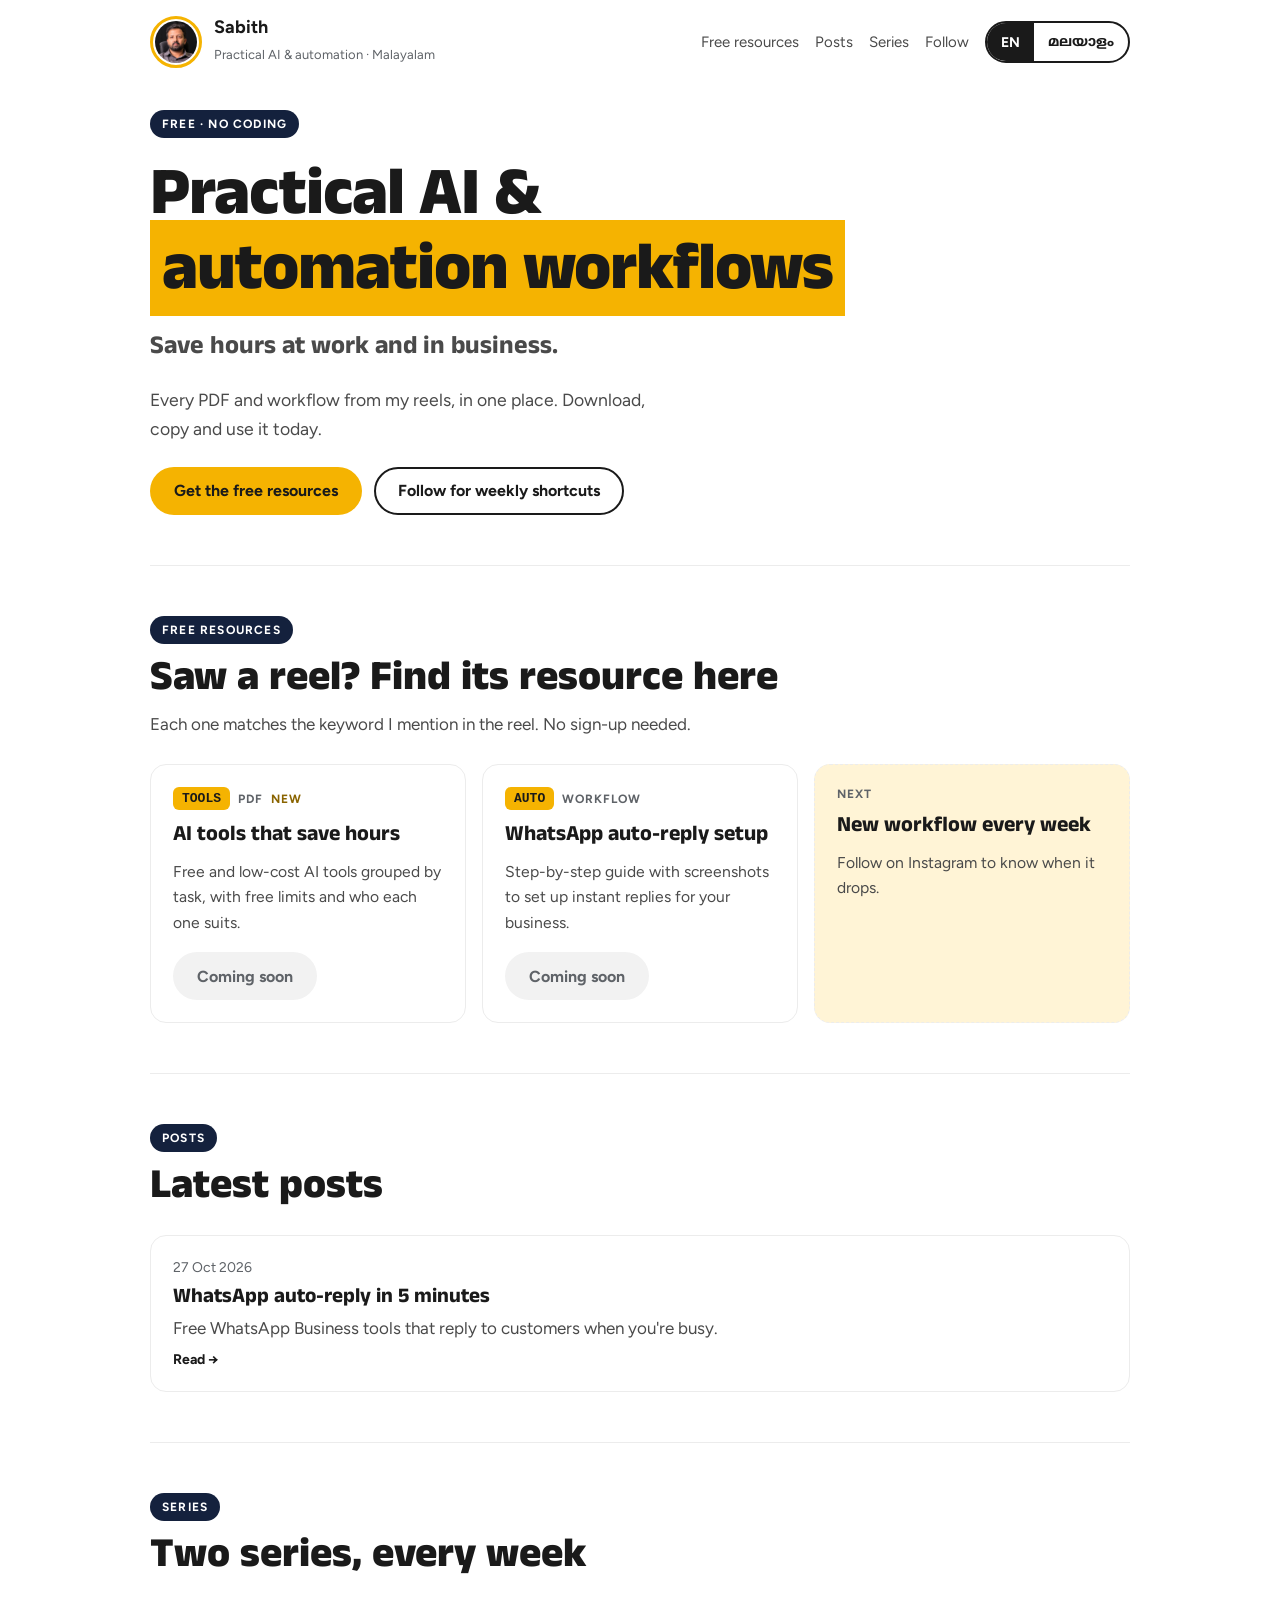
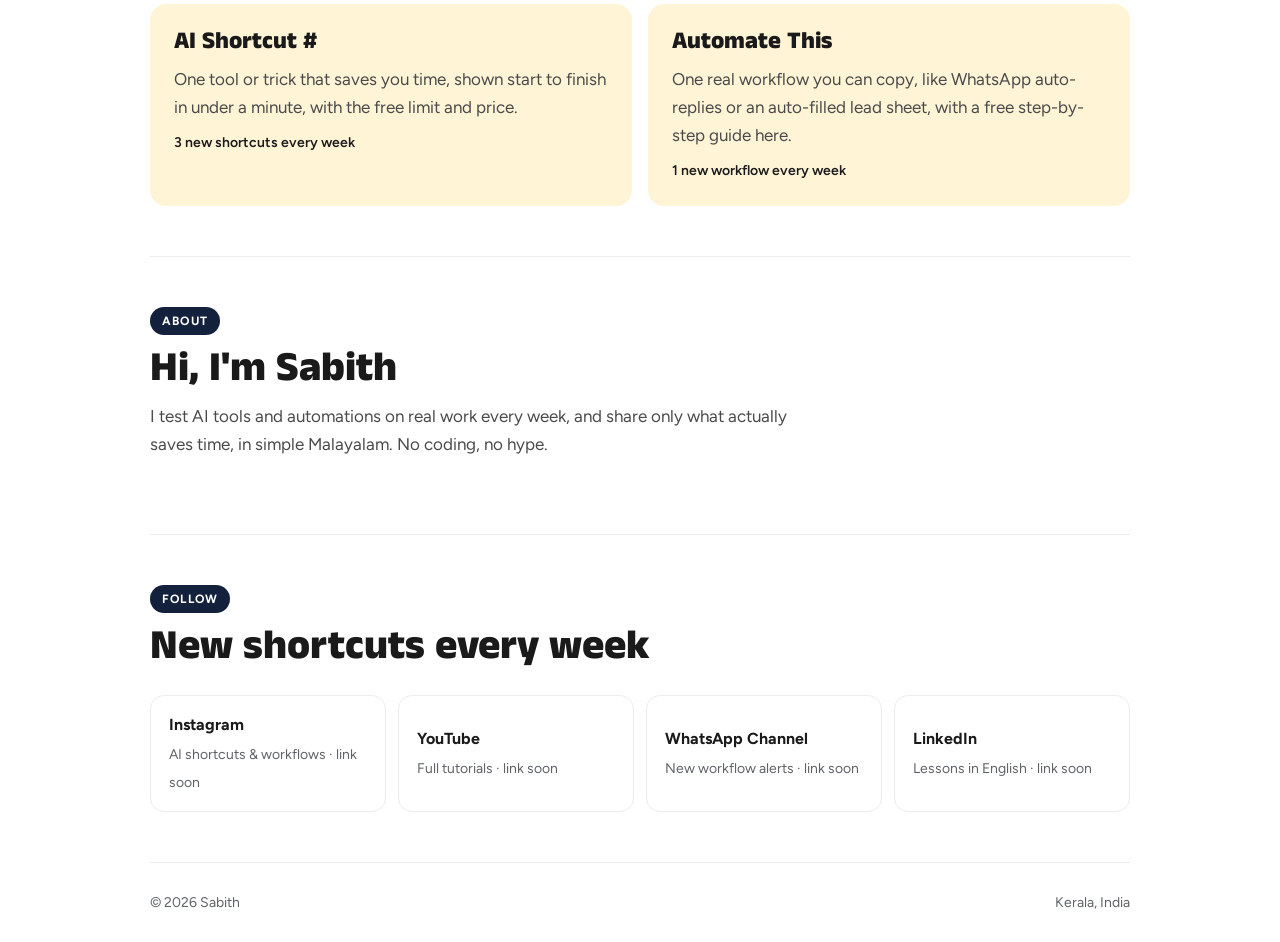
==== index.html @ a767882d "Add files via upload" ====
<!doctype html>
<html lang="en">
<head>
<meta charset="utf-8">
<meta name="viewport" content="width=device-width, initial-scale=1, viewport-fit=cover">
<title>Sabith | Practical AI & Automation in Malayalam</title>
<meta name="description" content="Practical AI and automation workflows in Malayalam and English. Free PDFs and step-by-step workflows to save hours at work and in business, no coding.">
<meta property="og:title" content="Sabith | Practical AI & Automation in Malayalam">
<meta property="og:description" content="Free AI shortcuts, PDFs and automation workflows. No coding.">
<meta property="og:image" content="/assets/og.jpg">
<meta property="og:type" content="website">
<meta name="twitter:card" content="summary_large_image">
<meta name="theme-color" content="#14213D">
<link rel="icon" href="/favicon.svg" type="image/svg+xml">
<link rel="preload" as="image" href="/assets/sabith.jpg">
<link rel="preconnect" href="https://fonts.googleapis.com">
<link rel="preconnect" href="https://fonts.gstatic.com" crossorigin>
<link rel="stylesheet" href="https://fonts.googleapis.com/css2?family=Anek+Malayalam:wght@600;700;800&family=Figtree:wght@400;500;600;700&family=Noto+Sans+Malayalam:wght@400;600;700&display=swap">
<link rel="stylesheet" href="/assets/style.css">
</head>
<body>
<div class="wrap">

  <header>
    <a class="me" href="/">
      <span class="avatar"><img src="/assets/sabith.jpg" alt="Sabith" width="52" height="52"></span>
      <span><b>Sabith</b><span data-i18n="tagline">Practical AI &amp; automation · Malayalam</span></span>
    </a>
    <div class="hright">
      <nav aria-label="Sections">
        <a href="#free" data-i18n="navFree">Free resources</a>
        <a href="#posts-section" data-i18n="navPosts">Posts</a>
        <a href="#series" data-i18n="navSeries">Series</a>
        <a href="#follow" data-i18n="navFollow">Follow</a>
      </nav>
      <div class="lang" role="group" aria-label="Language">
        <button type="button" data-lang="en" aria-pressed="true">EN</button>
        <button type="button" data-lang="ml" aria-pressed="false">മലയാളം</button>
      </div>
    </div>
  </header>

  <main>
    <div class="hero">
      <span class="tag" data-i18n="tag">Free · No coding</span>
      <h1 data-i18n-html="headline">Practical AI &amp; <span class="hl">automation workflows</span></h1>
      <p class="sub" data-i18n="sub">Save hours at work and in business.</p>
      <p class="lead" data-i18n="lead">Every PDF and workflow from my reels, in one place. Download, copy and use it today.</p>
      <div class="ctas">
        <a class="btn btn-amber" href="#free" data-i18n="btnFree">Get the free resources</a>
        <a class="btn btn-line" href="#follow" data-i18n="btnFollow">Follow for weekly shortcuts</a>
      </div>
    </div>

    <section id="free">
      <div class="head">
        <span class="tag" data-i18n="freeTag">Free resources</span>
        <h2 data-i18n="freeHead">Saw a reel? Find its resource here</h2>
        <p data-i18n="freeLine">Each one matches the keyword I mention in the reel. No sign-up needed.</p>
      </div>
      <div class="grid" id="grid"></div>
    </section>

    <section id="posts-section">
      <div class="head">
        <span class="tag" data-i18n="postsTag">Posts</span>
        <h2 data-i18n="postsHead">Latest posts</h2>
      </div>
      <div class="posts" id="posts" data-limit="3"></div>
      <a class="more" id="more-posts" href="/posts" data-i18n="allPosts" hidden>See all posts →</a>
    </section>

    <section id="series">
      <div class="head">
        <span class="tag" data-i18n="seriesTag">Series</span>
        <h2 data-i18n="seriesHead">Two series, every week</h2>
      </div>
      <div class="series">
        <div class="s">
          <h3>AI Shortcut #</h3>
          <p data-i18n="s1">One tool or trick that saves you time, shown start to finish in under a minute, with the free limit and price.</p>
          <small data-i18n="s1small">3 new shortcuts every week</small>
        </div>
        <div class="s">
          <h3>Automate This</h3>
          <p data-i18n="s2">One real workflow you can copy, like WhatsApp auto-replies or an auto-filled lead sheet, with a free step-by-step guide here.</p>
          <small data-i18n="s2small">1 new workflow every week</small>
        </div>
      </div>
    </section>

    <section id="about">
      <div class="head">
        <span class="tag" data-i18n="aboutTag">About</span>
        <h2 data-i18n="aboutHead">Hi, I'm Sabith</h2>
        <p data-i18n="aboutText">I test AI tools and automations on real work every week, and share only what actually saves time, in simple Malayalam. No coding, no hype.</p>
      </div>
    </section>

    <section id="follow">
      <div class="head">
        <span class="tag" data-i18n="followTag">Follow</span>
        <h2 data-i18n="followHead">New shortcuts every week</h2>
      </div>
      <div class="follow" id="follow-links"></div>
    </section>
  </main>

  <footer>
    <span>© 2026 Sabith</span>
    <span data-i18n="footer">Kerala, India</span>
  </footer>
</div>
<script src="/assets/site.js"></script>
</body>
</html>
---- assets/style.css ----
/* Brand: amber highlight on charcoal + white, navy for anchors. Mobile first. */
:root{
  --amber:#F5B301; --amber-soft:#FFF4D6; --amber-dark:#8A6400;
  --ink:#1A1A1A; --ink-2:#4A4A4A; --muted:#5F6368;
  --navy:#14213D; --bg:#FFFFFF; --line:#ECECEC;
  --f-display:"Anek Malayalam","Noto Sans Malayalam",system-ui,sans-serif;
  --f-body:"Figtree","Noto Sans Malayalam",system-ui,-apple-system,"Segoe UI",Roboto,sans-serif;
  color-scheme:light;
}
*{box-sizing:border-box}
[hidden]{display:none!important}
html{-webkit-text-size-adjust:100%}
body{margin:0;background:var(--bg);color:var(--ink);font-family:var(--f-body);font-size:17px;line-height:1.65;padding:env(safe-area-inset-top,0) 20px env(safe-area-inset-bottom,0)}
html[lang="ml"] body{line-height:1.8}
.wrap{max-width:980px;margin-inline:auto}
a{color:inherit}
a:focus-visible,button:focus-visible{outline:3px solid var(--amber);outline-offset:3px;border-radius:8px}
h1,h2,h3{font-family:var(--f-display);line-height:1.12;margin:0;text-wrap:balance}
p{margin:0}
.hl{background:var(--amber);padding:0 .18em;-webkit-box-decoration-break:clone;box-decoration-break:clone}
.tag{display:inline-block;justify-self:start;background:var(--navy);color:#fff;font:700 12px var(--f-body);letter-spacing:.1em;text-transform:uppercase;padding:7px 12px;border-radius:999px}

/* header */
header{display:flex;align-items:center;justify-content:space-between;gap:12px 16px;padding-block:16px;flex-wrap:wrap}
.me{display:flex;align-items:center;gap:12px;text-decoration:none}
.avatar{width:52px;height:52px;border-radius:50%;border:3px solid var(--amber);padding:2px;flex:none}
.avatar img{width:100%;height:100%;border-radius:50%;object-fit:cover;display:block}
.me b{font-size:18px;display:block;line-height:1.2}
.me span span{font-size:13px;color:var(--muted)}
.hright{display:flex;align-items:center;gap:16px;flex-wrap:wrap}
nav{display:flex;gap:16px;font-size:15px;flex-wrap:wrap}
nav a{text-decoration:none;color:var(--ink-2)}
nav a:hover{color:var(--ink)}
.lang{display:inline-flex;border:2px solid var(--ink);border-radius:999px;overflow:hidden}
.lang button{border:0;background:transparent;color:var(--ink);font:700 14px var(--f-body);padding:7px 14px;min-height:38px;cursor:pointer}
.lang button[aria-pressed="true"]{background:var(--ink);color:#fff}

/* hero */
.hero{padding-block:26px 50px;display:grid;gap:18px;max-width:760px}
.hero h1{font-size:clamp(2.3rem,7vw,4.2rem);font-weight:800;letter-spacing:-.015em}
.hero .sub{font-family:var(--f-display);font-size:clamp(1.25rem,3.2vw,1.6rem);font-weight:700;color:var(--ink-2)}
.hero .lead{font-size:1.1rem;color:var(--ink-2);max-width:46ch}
.ctas{display:flex;gap:12px;flex-wrap:wrap;margin-top:6px}
.btn{display:inline-flex;align-items:center;justify-content:center;gap:8px;min-height:48px;padding:12px 22px;border-radius:999px;font:700 16px var(--f-body);text-decoration:none;border:2px solid transparent;cursor:pointer}
.btn-amber{background:var(--amber);color:var(--ink)}
.btn-amber:hover{filter:brightness(1.05)}
.btn-navy{background:var(--navy);color:#fff}
.btn-line{border-color:var(--ink);color:var(--ink);background:transparent}
.btn[aria-disabled="true"]{background:#F2F2F2;color:var(--muted);pointer-events:none}

section{padding-block:50px;border-top:1px solid var(--line)}
.head{display:grid;gap:10px;margin-bottom:26px;max-width:640px}
.head h2{font-size:clamp(1.8rem,4.6vw,2.6rem);font-weight:800}
.head p{color:var(--ink-2)}

/* cards */
.grid{display:grid;grid-template-columns:repeat(auto-fill,minmax(280px,1fr));gap:16px}
.card{border:1px solid var(--line);border-radius:16px;padding:22px;display:grid;gap:12px;align-content:start;background:#fff}
.card-top{display:flex;align-items:center;gap:8px;flex-wrap:wrap}
.kw{font:700 13px ui-monospace,Menlo,Consolas,monospace;background:var(--amber);color:var(--ink);padding:4px 9px;border-radius:6px}
.fmt{font:700 12px var(--f-body);letter-spacing:.08em;text-transform:uppercase;color:var(--muted)}
.new{font:700 12px var(--f-body);letter-spacing:.08em;text-transform:uppercase;color:var(--amber-dark)}
.card h3{font-size:1.35rem;font-weight:700}
.card p{color:var(--ink-2);font-size:.98rem}
.card .btn{justify-self:start;margin-top:4px}
.soon{border-style:dashed;background:var(--amber-soft)}

/* posts list */
.posts{display:grid;gap:12px}
.post-row{display:grid;gap:6px;border:1px solid var(--line);border-radius:16px;padding:20px 22px;text-decoration:none}
a.post-row:hover{border-color:var(--ink)}
.post-row h3{font-size:1.3rem;font-weight:700}
.post-row p{color:var(--ink-2)}
.meta{font-size:14px;color:var(--muted)}
.more{display:inline-block;margin-top:16px;font-weight:700}

/* series */
.series{display:grid;grid-template-columns:repeat(auto-fit,minmax(260px,1fr));gap:16px}
.s{background:var(--amber-soft);border-radius:16px;padding:24px;display:grid;gap:10px;align-content:start}
.s h3{font-size:1.5rem;font-weight:800}
.s p{color:var(--ink-2)}
.s small{font-weight:600;color:var(--ink);font-size:14px}

/* follow */
.follow{display:grid;grid-template-columns:repeat(auto-fit,minmax(200px,1fr));gap:12px}
.fl{display:flex;align-items:center;justify-content:space-between;gap:14px;border:1px solid var(--line);border-radius:14px;padding:16px 18px;text-decoration:none;min-height:64px}
a.fl:hover{border-color:var(--ink)}
.fl b{display:block;font-size:16px}
.fl span span{font-size:14px;color:var(--muted)}

/* post page */
.post{max-width:720px;padding-block:20px 40px}
.post .back{display:inline-block;margin-bottom:18px;text-decoration:none;font-weight:600;color:var(--ink-2)}
.readin{display:inline-flex;align-items:center;gap:8px;border:2px solid var(--ink);background:var(--amber-soft);color:var(--ink);border-radius:999px;padding:8px 16px;font:700 15px var(--f-body);cursor:pointer;min-height:44px;margin-bottom:18px}
.post h1{font-size:clamp(2rem,6vw,3rem);font-weight:800;margin-bottom:10px}
.post .meta{margin-bottom:18px}
.post .actions{display:flex;gap:12px;flex-wrap:wrap;margin-bottom:26px}
.body{display:grid;gap:16px;font-size:1.08rem}
.body h2{font-size:1.5rem;font-weight:800;margin-top:12px}
.body ul{margin:0;padding-left:1.2em;display:grid;gap:6px}
.body a{color:var(--navy);font-weight:600}
.note{background:var(--amber-soft);border-radius:12px;padding:12px 16px;font-size:15px}
.related{margin-top:34px;display:grid;gap:12px}
.related .label{font:700 13px var(--f-body);letter-spacing:.08em;text-transform:uppercase;color:var(--muted)}

footer{border-top:1px solid var(--line);padding-block:28px;display:flex;justify-content:space-between;gap:12px;flex-wrap:wrap;color:var(--muted);font-size:14px}
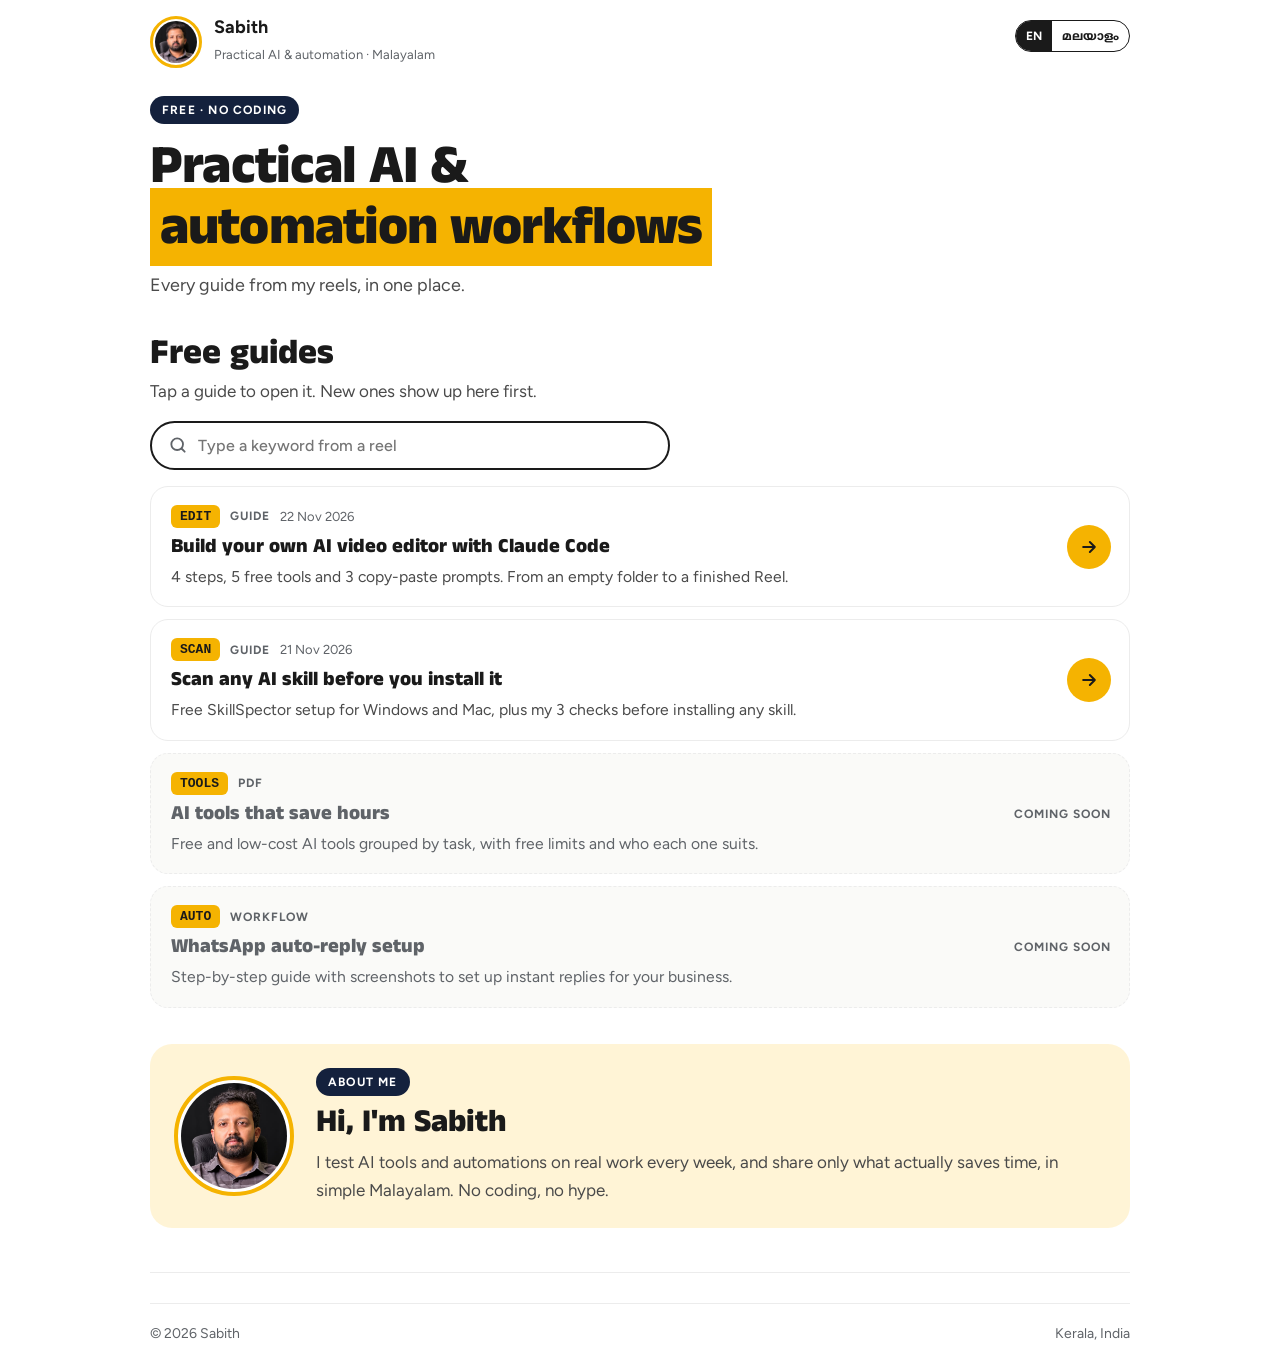
==== commit 511b3d70: "Add files via upload" ====
--- a/index.html
+++ b/index.html
@@ -4,9 +4,9 @@
 <meta charset="utf-8">
 <meta name="viewport" content="width=device-width, initial-scale=1, viewport-fit=cover">
 <title>Sabith | Practical AI & Automation in Malayalam</title>
-<meta name="description" content="Practical AI and automation workflows in Malayalam and English. Free PDFs and step-by-step workflows to save hours at work and in business, no coding.">
+<meta name="description" content="Free step-by-step AI and automation guides from my reels, in Malayalam and English. No coding.">
 <meta property="og:title" content="Sabith | Practical AI & Automation in Malayalam">
-<meta property="og:description" content="Free AI shortcuts, PDFs and automation workflows. No coding.">
+<meta property="og:description" content="Free step-by-step AI guides from my reels. No coding.">
 <meta property="og:image" content="/assets/og.jpg">
 <meta property="og:type" content="website">
 <meta name="twitter:card" content="summary_large_image">
@@ -18,97 +18,67 @@
 <link rel="stylesheet" href="https://fonts.googleapis.com/css2?family=Anek+Malayalam:wght@600;700;800&family=Figtree:wght@400;500;600;700&family=Noto+Sans+Malayalam:wght@400;600;700&display=swap">
 <link rel="stylesheet" href="/assets/style.css">
 </head>
-<body>
+<body class="home">
 <div class="wrap">
 
   <header>
     <a class="me" href="/">
-      <span class="avatar"><img src="/assets/sabith.jpg" alt="Sabith" width="52" height="52"></span>
-      <span><b>Sabith</b><span data-i18n="tagline">Practical AI &amp; automation · Malayalam</span></span>
+      <span class="avatar"><img src="/assets/sabith.jpg" alt="" width="52" height="52"></span>
+      <span><b data-i18n="name">Sabith</b><span data-i18n="tagline">Practical AI &amp; automation · Malayalam</span></span>
     </a>
-    <div class="hright">
-      <nav aria-label="Sections">
-        <a href="#free" data-i18n="navFree">Free resources</a>
-        <a href="#posts-section" data-i18n="navPosts">Posts</a>
-        <a href="#series" data-i18n="navSeries">Series</a>
-        <a href="#follow" data-i18n="navFollow">Follow</a>
-      </nav>
-      <div class="lang" role="group" aria-label="Language">
-        <button type="button" data-lang="en" aria-pressed="true">EN</button>
-        <button type="button" data-lang="ml" aria-pressed="false">മലയാളം</button>
-      </div>
+    <div class="lang" role="group" aria-label="Language">
+      <button type="button" data-lang="en" aria-pressed="true">EN</button>
+      <button type="button" data-lang="ml" aria-pressed="false">മലയാളം</button>
     </div>
   </header>
 
   <main>
-    <div class="hero">
+    <div class="hero-s" data-section="showHero">
       <span class="tag" data-i18n="tag">Free · No coding</span>
-      <h1 data-i18n-html="headline">Practical AI &amp; <span class="hl">automation workflows</span></h1>
-      <p class="sub" data-i18n="sub">Save hours at work and in business.</p>
-      <p class="lead" data-i18n="lead">Every PDF and workflow from my reels, in one place. Download, copy and use it today.</p>
-      <div class="ctas">
-        <a class="btn btn-amber" href="#free" data-i18n="btnFree">Get the free resources</a>
-        <a class="btn btn-line" href="#follow" data-i18n="btnFollow">Follow for weekly shortcuts</a>
-      </div>
+      <h1 data-i18n-hl="headline">Practical AI &amp; <span class="hl">automation workflows</span></h1>
+      <p class="sub" data-i18n="sub">Every guide from my reels, in one place.</p>
     </div>
 
-    <section id="free">
-      <div class="head">
-        <span class="tag" data-i18n="freeTag">Free resources</span>
-        <h2 data-i18n="freeHead">Saw a reel? Find its resource here</h2>
-        <p data-i18n="freeLine">Each one matches the keyword I mention in the reel. No sign-up needed.</p>
+    <section id="free" class="guides-sec">
+      <div class="ghead">
+        <h2 data-i18n="guidesHead">Free guides</h2>
+        <p data-i18n="guidesLine">Tap a guide to open it. New ones show up here first.</p>
       </div>
-      <div class="grid" id="grid"></div>
+      <label class="search" data-section="showSearch">
+        <svg width="20" height="20" viewBox="0 0 24 24" fill="none" stroke="currentColor" stroke-width="2.2" stroke-linecap="round" aria-hidden="true"><circle cx="11" cy="11" r="7"/><path d="M20 20l-3.5-3.5"/></svg>
+        <input type="search" id="gsearch" autocomplete="off" enterkeyhint="search" data-i18n-ph="searchPh" placeholder="Type a keyword from a reel">
+      </label>
+      <div class="glist" id="guides" aria-live="polite"></div>
     </section>
 
-    <section id="posts-section">
-      <div class="head">
-        <span class="tag" data-i18n="postsTag">Posts</span>
-        <h2 data-i18n="postsHead">Latest posts</h2>
-      </div>
+    <section id="posts-section" data-section="showPosts" hidden>
+      <div class="ghead"><h2 data-i18n="postsHead">Latest posts</h2></div>
       <div class="posts" id="posts" data-limit="3"></div>
       <a class="more" id="more-posts" href="/posts" data-i18n="allPosts" hidden>See all posts →</a>
     </section>
 
-    <section id="series">
-      <div class="head">
-        <span class="tag" data-i18n="seriesTag">Series</span>
-        <h2 data-i18n="seriesHead">Two series, every week</h2>
-      </div>
-      <div class="series">
-        <div class="s">
-          <h3>AI Shortcut #</h3>
-          <p data-i18n="s1">One tool or trick that saves you time, shown start to finish in under a minute, with the free limit and price.</p>
-          <small data-i18n="s1small">3 new shortcuts every week</small>
-        </div>
-        <div class="s">
-          <h3>Automate This</h3>
-          <p data-i18n="s2">One real workflow you can copy, like WhatsApp auto-replies or an auto-filled lead sheet, with a free step-by-step guide here.</p>
-          <small data-i18n="s2small">1 new workflow every week</small>
+    <section id="about" data-section="showAbout">
+      <div class="aboutcard">
+        <span class="aphoto"><img src="/assets/sabith.jpg" alt="" width="120" height="120" loading="lazy"></span>
+        <div class="atext">
+          <span class="tag" data-i18n="aboutTag">About me</span>
+          <h2 data-i18n="aboutHead">Hi, I'm Sabith</h2>
+          <p data-i18n="aboutText">I test AI tools and automations on real work every week, and share only what actually saves time, in simple Malayalam. No coding, no hype.</p>
         </div>
       </div>
     </section>
-
-    <section id="about">
-      <div class="head">
-        <span class="tag" data-i18n="aboutTag">About</span>
-        <h2 data-i18n="aboutHead">Hi, I'm Sabith</h2>
-        <p data-i18n="aboutText">I test AI tools and automations on real work every week, and share only what actually saves time, in simple Malayalam. No coding, no hype.</p>
-      </div>
-    </section>
-
-    <section id="follow">
-      <div class="head">
-        <span class="tag" data-i18n="followTag">Follow</span>
-        <h2 data-i18n="followHead">New shortcuts every week</h2>
-      </div>
-      <div class="follow" id="follow-links"></div>
-    </section>
   </main>
 
-  <footer>
-    <span>© 2026 Sabith</span>
-    <span data-i18n="footer">Kerala, India</span>
+  <footer id="follow" class="sfoot">
+    <div id="followbox">
+      <h2 data-i18n="followHead">Follow for new guides</h2>
+      <p data-i18n="followLine">New guides every week.</p>
+      <div class="social" id="social"></div>
+    </div>
+    <div class="fline">
+      <span>© <span id="year">2026</span> <span data-i18n="name">Sabith</span></span>
+      <span data-i18n="footer">Kerala, India</span>
+    </div>
   </footer>
 </div>
 <script src="/assets/site.js"></script>
--- a/assets/style.css
+++ b/assets/style.css
@@ -99,8 +99,84 @@
 .body h2{font-size:1.5rem;font-weight:800;margin-top:12px}
 .body ul{margin:0;padding-left:1.2em;display:grid;gap:6px}
 .body a{color:var(--navy);font-weight:600}
+.body h3{font-size:1.25rem;font-weight:800;margin-top:6px}
+.body ol{margin:0;padding-left:1.4em;display:grid;gap:6px}
+.body li::marker{font-weight:700}
+.body hr{border:0;border-top:1px solid var(--line);margin:8px 0}
+.body img{display:block;max-width:100%;height:auto;border-radius:14px}
+.body code.i{font:600 .9em ui-monospace,Menlo,Consolas,monospace;background:#F1F2F5;border-radius:6px;padding:1px 6px;overflow-wrap:anywhere}
+.body .code{position:relative;background:#14171F;color:#F4F6FA;border-radius:12px}
+.body .code pre{margin:0;padding:14px 92px 14px 16px;font:500 14.5px/1.55 ui-monospace,Menlo,Consolas,"Cascadia Mono",monospace;white-space:pre-wrap;overflow-wrap:anywhere}
+.body .code .ph{color:var(--amber);font-weight:700}
+.body .code .copy{position:absolute;top:8px;right:8px;border:0;border-radius:8px;background:var(--amber);color:var(--ink);font:700 13px var(--f-body);padding:7px 12px;min-height:34px;cursor:pointer}
+.body .tbl{overflow-x:auto}
+.body table{width:100%;border-collapse:collapse;font-size:15.5px}
+.body th,.body td{border-bottom:1px solid var(--line);padding:10px 8px;text-align:left;vertical-align:top}
+.body th{font-size:13px;letter-spacing:.06em;text-transform:uppercase;color:var(--muted)}
+.body .tip{background:var(--amber-soft);border-radius:14px;padding:16px 18px;display:grid;gap:8px;font-size:1rem}
 .note{background:var(--amber-soft);border-radius:12px;padding:12px 16px;font-size:15px}
 .related{margin-top:34px;display:grid;gap:12px}
 .related .label{font:700 13px var(--f-body);letter-spacing:.08em;text-transform:uppercase;color:var(--muted)}
 
 footer{border-top:1px solid var(--line);padding-block:28px;display:flex;justify-content:space-between;gap:12px;flex-wrap:wrap;color:var(--muted);font-size:14px}
+.post .cover{display:block;width:100%;max-width:100%;height:auto;border-radius:16px;margin:4px 0 22px;background:var(--amber-soft)}
+
+/* ===== home page v2: header + guide list + follow buttons ===== */
+.home header{padding-block:16px 6px}
+.hero-s{display:grid;gap:12px;padding-block:22px 8px;max-width:720px}
+.hero-s h1{font-size:clamp(2rem,6.4vw,3.4rem);font-weight:800;letter-spacing:-.015em}
+.hero-s .sub{font-size:1.12rem;color:var(--ink-2)}
+.home section{border-top:0;padding-block:26px 10px}
+.ghead{display:grid;gap:4px;margin-bottom:16px}
+.ghead h2{font-size:clamp(1.6rem,4.6vw,2.2rem);font-weight:800}
+.ghead p{color:var(--ink-2)}
+.search{display:flex;align-items:center;gap:10px;border:2px solid var(--ink);border-radius:999px;padding:0 16px;margin-bottom:16px;color:var(--muted);background:#fff;max-width:520px}
+.search:focus-within{outline:3px solid var(--amber);outline-offset:2px}
+.search input{border:0;outline:0;flex:1;min-width:0;font:500 16px var(--f-body);padding:13px 0;background:transparent;color:var(--ink)}
+.glist{display:grid;gap:12px}
+.g{display:flex;align-items:center;gap:14px;border:1px solid var(--line);border-radius:18px;padding:18px 18px 18px 20px;text-decoration:none;color:var(--ink);background:#fff;transition:border-color .15s,box-shadow .15s,transform .15s}
+a.g:hover{border-color:var(--ink);box-shadow:0 6px 22px rgba(0,0,0,.07);transform:translateY(-1px)}
+.gtext{flex:1;min-width:0;display:grid;gap:6px}
+.gtext h3{font-size:1.25rem;font-weight:800;line-height:1.25}
+.gtext p{color:var(--ink-2);font-size:.98rem;line-height:1.5}
+.gmeta{display:flex;flex-wrap:wrap;align-items:center;gap:6px 10px}
+.gdate{font-size:13px;color:var(--muted)}
+.ggo{flex:none;width:44px;height:44px;border-radius:50%;background:var(--amber);color:var(--ink);display:flex;align-items:center;justify-content:center}
+.g.soon{background:#FAFAF8;border-style:dashed}
+.g.soon h3,.g.soon p{color:var(--muted)}
+.gsoon{flex:none;font:700 12px var(--f-body);letter-spacing:.08em;text-transform:uppercase;color:var(--muted)}
+.gnone{color:var(--ink-2);background:var(--amber-soft);border-radius:14px;padding:14px 16px}
+.home .posts{display:grid;gap:12px}
+
+/* follow buttons */
+footer.sfoot{display:block;border-top:1px solid var(--line);margin-top:34px;padding-block:30px 26px;text-align:center}
+.sfoot h2{font-size:1.5rem;font-weight:800;color:var(--ink)}
+.sfoot>p{color:var(--ink-2);font-size:15px;margin-top:4px}
+.social{display:flex;flex-wrap:wrap;justify-content:center;gap:12px;margin:20px auto 24px;max-width:800px}
+.sbtn{width:86px;display:grid;justify-items:center;gap:5px;padding:12px 4px 10px;border-radius:18px;font:700 13px var(--f-body);text-decoration:none}
+.sbtn svg{width:30px;height:30px}
+.sbtn small{font:600 10.5px var(--f-body);letter-spacing:.06em;text-transform:uppercase}
+.sbtn.on{color:var(--ink);background:#fff;border:2px solid var(--amber);box-shadow:0 0 0 4px var(--amber-soft),0 0 22px rgba(245,179,1,.55);animation:glow 2.6s ease-in-out infinite}
+.sbtn.on:hover{transform:translateY(-2px);box-shadow:0 0 0 4px var(--amber-soft),0 0 30px rgba(245,179,1,.8)}
+.sbtn.off{color:#A3A3A3;background:#F4F4F2;border:2px solid #ECECEA;cursor:default}
+@keyframes glow{50%{box-shadow:0 0 0 4px var(--amber-soft),0 0 34px rgba(245,179,1,.85)}}
+@media (prefers-reduced-motion:reduce){.sbtn.on{animation:none}.g{transition:none}}
+.fline{display:flex;justify-content:space-between;gap:12px;flex-wrap:wrap;color:var(--muted);font-size:14px;border-top:1px solid var(--line);padding-top:18px}
+@media (max-width:420px){.sbtn{width:74px}.g{padding:16px}.ggo{width:40px;height:40px}}
+
+/* about me */
+.aboutcard{display:grid;grid-template-columns:120px 1fr;gap:22px;align-items:center;background:var(--amber-soft);border-radius:22px;padding:24px}
+.aphoto{width:120px;height:120px;border-radius:50%;border:4px solid var(--amber);padding:3px;background:#fff}
+.aphoto img{width:100%;height:100%;border-radius:50%;object-fit:cover;display:block}
+.atext{display:grid;gap:8px}
+.atext h2{font-size:clamp(1.5rem,4.4vw,2rem);font-weight:800}
+.atext p{color:var(--ink-2)}
+@media (max-width:560px){.aboutcard{grid-template-columns:1fr;justify-items:center;text-align:center;padding:24px 20px}.atext .tag{justify-self:center}}
+
+/* smaller language switch; on the home page it stays in the top-right corner */
+.lang{border-width:1.5px}
+.lang button{font-size:12px;padding:4px 10px;min-height:30px;line-height:1}
+.home header{flex-wrap:nowrap;align-items:flex-start}
+.home .me{min-width:0;flex:1}
+.home .me>span:last-child{min-width:0}
+.home .lang{flex:none;margin-top:4px}
